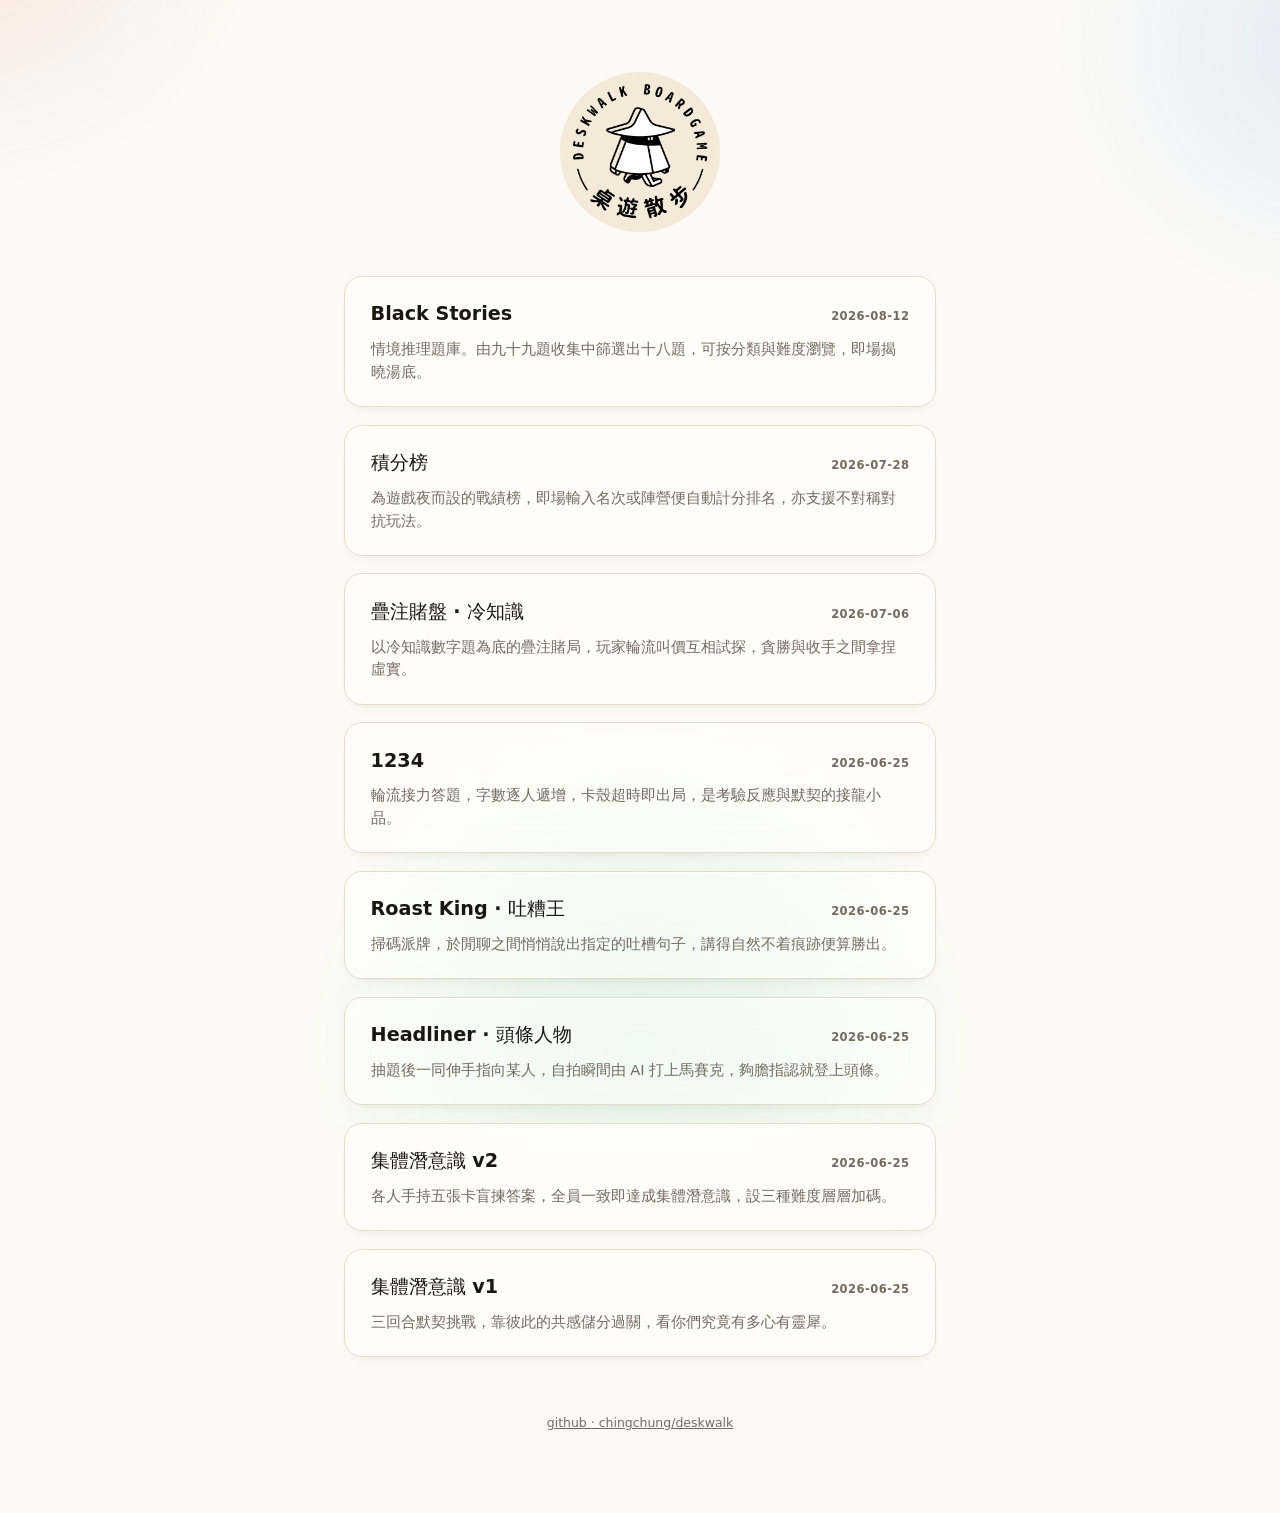
==== index.html @ fef0ca0f "Rename to Black Stories; strip the page to the puzzles - Title, heading and index entry become Black" ====
<!doctype html>
<html lang="zh-Hant">
  <head>
    <meta charset="utf-8" />
    <meta name="viewport" content="width=device-width, initial-scale=1, viewport-fit=cover" />
    <title>deskwalk · 桌遊原型實驗</title>
    <link rel="stylesheet" href="brand.css" />
    <style>
      main {
        max-width: 640px;
        margin: 0 auto;
        padding: 4.5rem 1.5rem 5rem;
      }
      /* index: flat paper, no grid pattern */
      body { background-image: none; }
      header {
        margin-bottom: 2.75rem;
        text-align: center;
      }
      .logo {
        display: block;
        width: 160px;
        height: auto;
        margin: 0 auto;
      }
      header p {
        color: var(--ink-soft);
        margin: 0;
        font-size: 0.95rem;
      }
      .proto {
        position: relative;
        display: block;
        background: var(--card);
        -webkit-backdrop-filter: var(--glass-blur);
        backdrop-filter: var(--glass-blur);
        border: 1px solid var(--line);
        border-radius: var(--radius);
        box-shadow:
          0 6px 16px -12px rgba(26, 23, 18, 0.20),
          inset 0 1px 0 var(--glass-rim);
        padding: 1.4rem 1.6rem;
        margin-bottom: 1.1rem;
        text-decoration: none;
        color: inherit;
        transition: transform 0.18s ease, box-shadow 0.18s ease, border-color 0.18s ease;
      }
      .proto:hover {
        transform: translateY(-2px);
        border-color: color-mix(in srgb, var(--accent) 35%, var(--line));
        box-shadow:
          0 12px 24px -16px rgba(26, 23, 18, 0.22),
          inset 0 1px 0 var(--glass-rim);
      }
      .proto-head {
        display: flex;
        align-items: baseline;
        justify-content: space-between;
        gap: 0.75rem;
        margin-bottom: 0.5rem;
      }
      .proto h2 {
        margin: 0;
        font-size: 1.2rem;
        font-weight: 800;
        color: var(--ink);
      }
      .proto .meta {
        flex: none;
        color: var(--ink-soft);
        font-size: 0.72rem;
        font-weight: 700;
        letter-spacing: 0.04em;
        font-variant-numeric: tabular-nums;
      }
      .proto .concept {
        margin: 0;
        color: var(--ink-soft);
        font-size: 0.92rem;
        line-height: 1.55;
      }
      .proto .tag {
        position: absolute;
        top: -10px;
        left: 1.4rem;
        background: var(--accent);
        color: #fff;
        font-size: 0.66rem;
        font-weight: 800;
        letter-spacing: 0.12em;
        padding: 3px 9px;
        border-radius: var(--pill);
      }
      footer {
        margin-top: 3.5rem;
        color: var(--ink-soft);
        font-size: 0.78rem;
        text-align: center;
      }
      footer a { color: var(--ink-soft); }
    </style>
  </head>
  <body>
    <main>
      <header>
        <img class="logo" src="[data-uri]" alt="deskwalk 桌遊散步 boardgame" width="160" height="160" />
      </header>

      <a class="proto" href="tailstory.html">
        <div class="proto-head">
          <h2>Black Stories</h2>
          <span class="meta">2026-08-12</span>
        </div>
        <p class="concept">情境推理題庫。由九十九題收集中篩選出十八題，可按分類與難度瀏覽，即場揭曉湯底。</p>
      </a>
      <a class="proto" href="leaderboard.html">
        <div class="proto-head">
          <h2>積分榜</h2>
          <span class="meta">2026-07-28</span>
        </div>
        <p class="concept">為遊戲夜而設的戰績榜，即場輸入名次或陣營便自動計分排名，亦支援不對稱對抗玩法。</p>
      </a>

      <a class="proto" href="overbid.html">
        <div class="proto-head">
          <h2>疊注賭盤 · 冷知識</h2>
          <span class="meta">2026-07-06</span>
        </div>
        <p class="concept">以冷知識數字題為底的疊注賭局，玩家輪流叫價互相試探，貪勝與收手之間拿捏虛實。</p>
      </a>

      <a class="proto" href="1234.html">
        <div class="proto-head">
          <h2>1234</h2>
          <span class="meta">2026-06-25</span>
        </div>
        <p class="concept">輪流接力答題，字數逐人遞增，卡殼超時即出局，是考驗反應與默契的接龍小品。</p>
      </a>

      <a class="proto" href="roastking.html">
        <div class="proto-head">
          <h2>Roast King · 吐糟王</h2>
          <span class="meta">2026-06-25</span>
        </div>
        <p class="concept">掃碼派牌，於閒聊之間悄悄說出指定的吐槽句子，講得自然不着痕跡便算勝出。</p>
      </a>

      <a class="proto" href="headliner.html">
        <div class="proto-head">
          <h2>Headliner · 頭條人物</h2>
          <span class="meta">2026-06-25</span>
        </div>
        <p class="concept">抽題後一同伸手指向某人，自拍瞬間由 AI 打上馬賽克，夠膽指認就登上頭條。</p>
      </a>

      <a class="proto" href="collective2.html">
        <div class="proto-head">
          <h2>集體潛意識 v2</h2>
          <span class="meta">2026-06-25</span>
        </div>
        <p class="concept">各人手持五張卡盲揀答案，全員一致即達成集體潛意識，設三種難度層層加碼。</p>
      </a>

      <a class="proto" href="collective.html">
        <div class="proto-head">
          <h2>集體潛意識 v1</h2>
          <span class="meta">2026-06-25</span>
        </div>
        <p class="concept">三回合默契挑戰，靠彼此的共感儲分過關，看你們究竟有多心有靈犀。</p>
      </a>

      <footer>
        <a href="https://github.com/chingchung/deskwalk">github · chingchung/deskwalk</a>
      </footer>
    </main>
  </body>
</html>
---- brand.css ----
/* ============================================================
   deskwalk — brand system
   桌遊原型系列共用設計基底。所有原型 import 此檔取得一致的
   紙感底色、墨色字、單一品牌色與基本元件樣式。
   設計語言：暖紙格底 + Apple「液態玻璃」面材 + 單一暖橘品牌色。
   面材全部用半透明霜面玻璃：背景模糊 + 高光鑲邊 + 軟陰影。輕、柔、夠玩味。
   ============================================================ */

:root {
  /* ---- paper & ink ---- */
  --paper: #FBFAF6;   /* warm off-white desk surface */
  --grid: #ECE6DA;    /* faint graph-paper line */
  --ink: #1A1712;     /* warm near-black text */
  --ink-soft: #736B5F;/* secondary text */

  /* ---- single brand accent ---- */
  --accent: #F0522E;       /* deskwalk vermilion */
  --accent-deep: #C53F1F;  /* pressed / button base shadow */
  --accent-soft: #FCEBE2;  /* tint fill */

  /* ---- shared status colors ---- */
  --good: #1F9D6B;
  --bad: #E23A57;
  --hl: #FFE15A;

  /* ---- liquid glass material ----
     --card / --line keep their old names so every prototype that builds
     surfaces from them turns to glass automatically. */
  --card: rgba(255, 255, 255, 0.55);        /* frosted glass face */
  --card-strong: rgba(255, 255, 255, 0.70); /* denser glass (small controls) */
  --card-ink: linear-gradient(180deg, rgba(46, 42, 35, 0.90), rgba(26, 23, 18, 0.92)); /* dark glass */
  /* light warm hairline — also doubles as the soft fill/stroke for tracks,
     pips & deck faces in the prototypes, so it stays light (not transparent). */
  --line: #E3DBCB;
  --glass-rim: rgba(255, 255, 255, 0.72);   /* bright specular rim (via inset highlight) */
  /* the blur lives in a token so a single backdrop-filter line glassifies any surface */
  --glass-blur: blur(20px) saturate(1.7);
  --glass-blur-sm: blur(13px) saturate(1.6);

  /* ---- shape & depth ---- */
  --radius: 18px;
  --radius-sm: 12px;
  --pill: 999px;
  /* glass shadow = soft drop + bright inset top rim + faint inset bottom edge */
  --shadow:
    0 14px 34px -18px rgba(26, 23, 18, 0.28),
    0 2px 6px -3px rgba(26, 23, 18, 0.06),
    inset 0 1px 0 var(--glass-rim),
    inset 0 -1px 0 rgba(26, 23, 18, 0.04);
  --shadow-pop:
    0 12px 26px -10px rgba(240, 82, 46, 0.55),
    inset 0 1px 0 rgba(255, 255, 255, 0.45),
    inset 0 -2px 5px rgba(197, 63, 31, 0.35);
  --shadow-press:
    0 6px 14px -8px rgba(240, 82, 46, 0.55),
    inset 0 1px 0 rgba(255, 255, 255, 0.30);

  /* ---- type ---- */
  --sans: "Helvetica Neue", -apple-system, BlinkMacSystemFont, "PingFang HK",
    "PingFang TC", "Noto Sans HK", "Noto Sans TC", "Microsoft JhengHei",
    "Heiti TC", system-ui, sans-serif;

  font-synthesis-weight: none;
}

* { box-sizing: border-box; }

html, body { min-height: 100%; }

body {
  margin: 0;
  background-color: var(--paper);
  /* warm graph-paper grid stays the signature底紋 */
  background-image:
    linear-gradient(var(--grid) 1px, transparent 1px),
    linear-gradient(90deg, var(--grid) 1px, transparent 1px);
  background-size: 27px 27px;
  color: var(--ink);
  font-family: var(--sans);
  font-size: 16px;
  line-height: 1.6;
  -webkit-tap-highlight-color: transparent;
  -webkit-text-size-adjust: 100%;
  text-size-adjust: 100%;
}

/* faint drifting colour glows behind the glass — gives the frost something
   to refract & tint. Sits above the body grid, behind all page content. */
body::before {
  content: "";
  position: fixed;
  inset: -25%;
  z-index: -1;
  pointer-events: none;
  background:
    radial-gradient(38vw 36vw at 15% 10%, rgba(240, 82, 46, 0.13), transparent 60%),
    radial-gradient(36vw 34vw at 86% 20%, rgba(30, 100, 255, 0.10), transparent 60%),
    radial-gradient(42vw 40vw at 50% 94%, rgba(31, 176, 122, 0.11), transparent 62%);
  filter: blur(6px);
  animation: dwAmbient 28s ease-in-out infinite alternate;
}
@keyframes dwAmbient {
  from { transform: translate3d(0, 0, 0) scale(1); }
  to   { transform: translate3d(2.5%, -2%, 0) scale(1.08); }
}

button { font-family: inherit; cursor: pointer; }

/* shared glass helpers — any prototype can apply these directly */
.dw-glass {
  background: var(--card);
  -webkit-backdrop-filter: var(--glass-blur);
  backdrop-filter: var(--glass-blur);
  border: 1px solid var(--line);
  box-shadow: var(--shadow);
}

/* ------------------------------------------------------------
   deskwalk series mark — small wordmark in the corner of every
   prototype, linking home. Establishes "part of the series".
   ------------------------------------------------------------ */
.dw-mark {
  position: fixed;
  top: max(0.7rem, env(safe-area-inset-top));
  left: max(0.85rem, env(safe-area-inset-left));
  z-index: 90;
  display: inline-flex;
  align-items: center;
  gap: 0.4em;
  padding: 6px 12px 6px 10px;
  border: 1px solid var(--line);
  border-radius: var(--pill);
  background: var(--card);
  -webkit-backdrop-filter: var(--glass-blur-sm);
  backdrop-filter: var(--glass-blur-sm);
  box-shadow:
    0 6px 16px -8px rgba(26, 23, 18, 0.30),
    inset 0 1px 0 var(--glass-rim);
  color: var(--ink);
  font-size: 12px;
  font-weight: 800;
  letter-spacing: 0.04em;
  text-decoration: none;
  line-height: 1;
  transition: border-color 0.18s, color 0.18s, box-shadow 0.18s;
}
.dw-mark::before {
  content: "";
  width: 8px;
  height: 8px;
  border-radius: 3px;
  background: var(--accent);
}
.dw-mark:hover { border-color: var(--accent); color: var(--accent); }
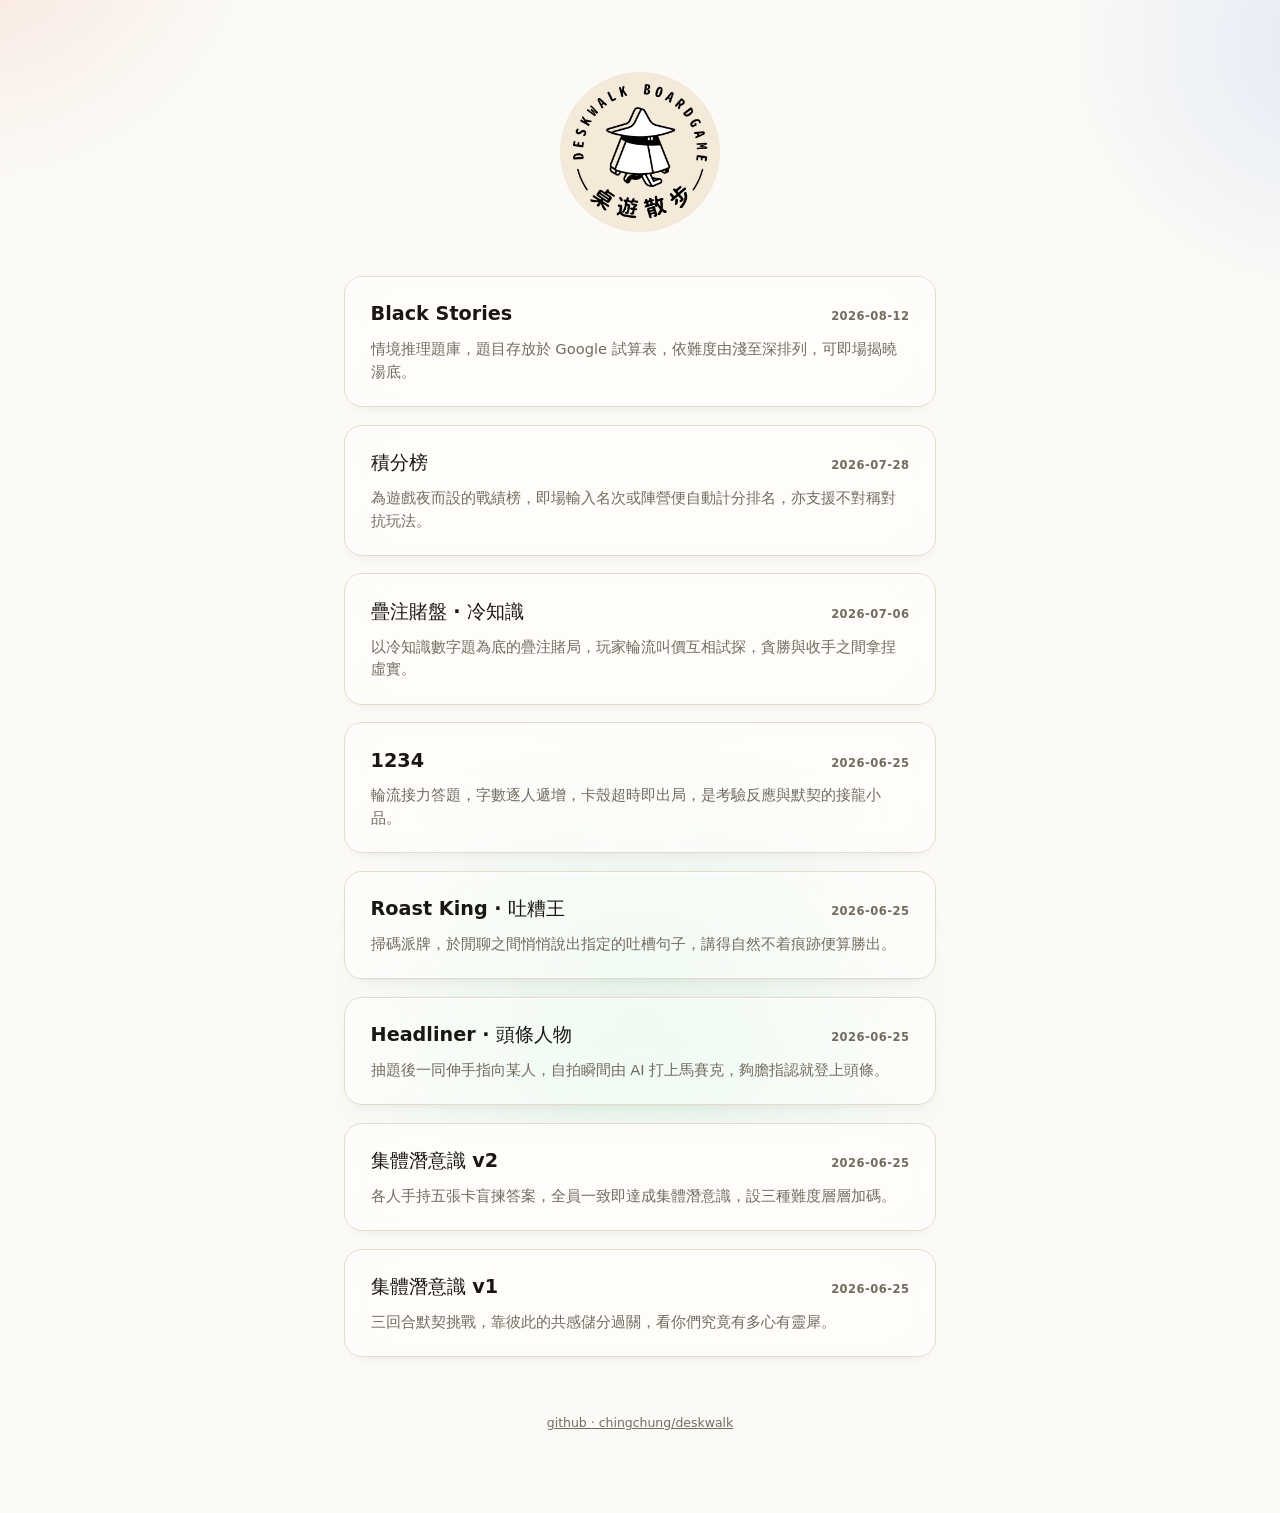
==== commit aebe5ad2: "Move the Black Stories bank to a Google Sheet Puzzles now live in a spreadsheet, so new ones can be " ====
--- a/index.html
+++ b/index.html
@@ -111,7 +111,7 @@
           <h2>Black Stories</h2>
           <span class="meta">2026-08-12</span>
         </div>
-        <p class="concept">情境推理題庫。由九十九題收集中篩選出十八題，可按分類與難度瀏覽，即場揭曉湯底。</p>
+        <p class="concept">情境推理題庫，題目存放於 Google 試算表，依難度由淺至深排列，可即場揭曉湯底。</p>
       </a>
       <a class="proto" href="leaderboard.html">
         <div class="proto-head">
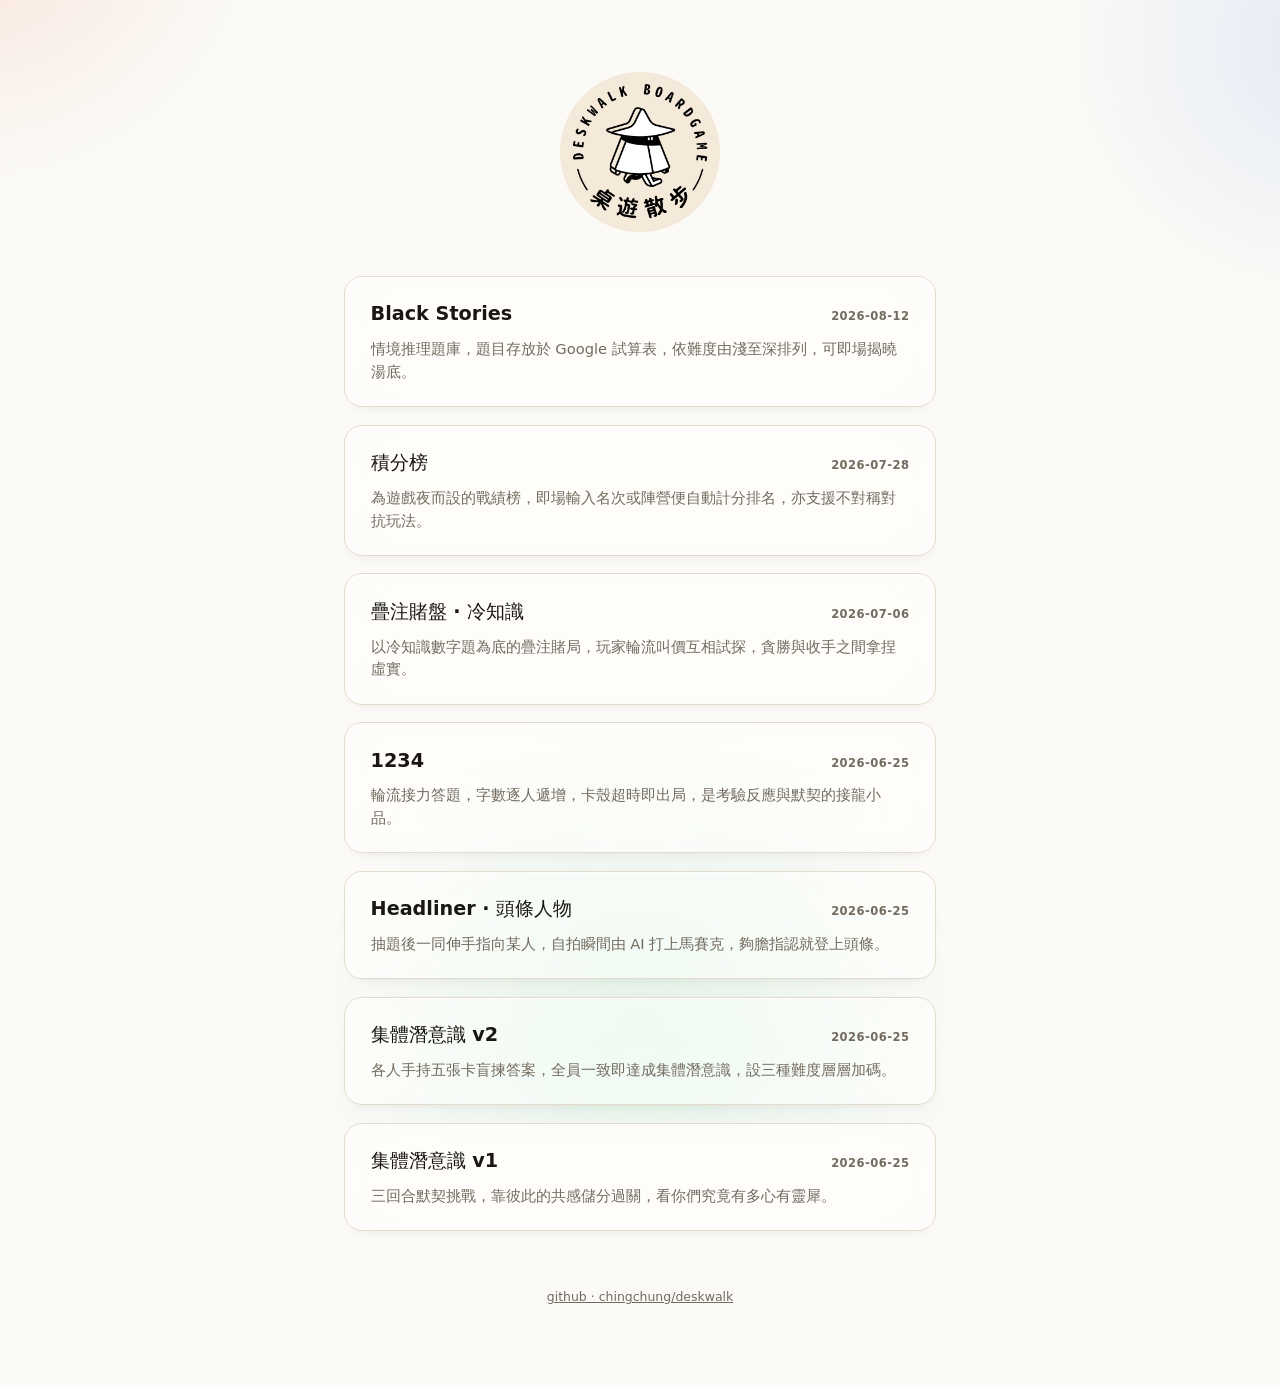
==== commit 2f6f377f: "Remove Roast King · 吐糟王 prototype Co-Authored-By: Claude Fable 5 <noreply@anthropic.com>" ====
--- a/index.html
+++ b/index.html
@@ -137,14 +137,6 @@
         <p class="concept">輪流接力答題，字數逐人遞增，卡殼超時即出局，是考驗反應與默契的接龍小品。</p>
       </a>
 
-      <a class="proto" href="roastking.html">
-        <div class="proto-head">
-          <h2>Roast King · 吐糟王</h2>
-          <span class="meta">2026-06-25</span>
-        </div>
-        <p class="concept">掃碼派牌，於閒聊之間悄悄說出指定的吐槽句子，講得自然不着痕跡便算勝出。</p>
-      </a>
-
       <a class="proto" href="headliner.html">
         <div class="proto-head">
           <h2>Headliner · 頭條人物</h2>
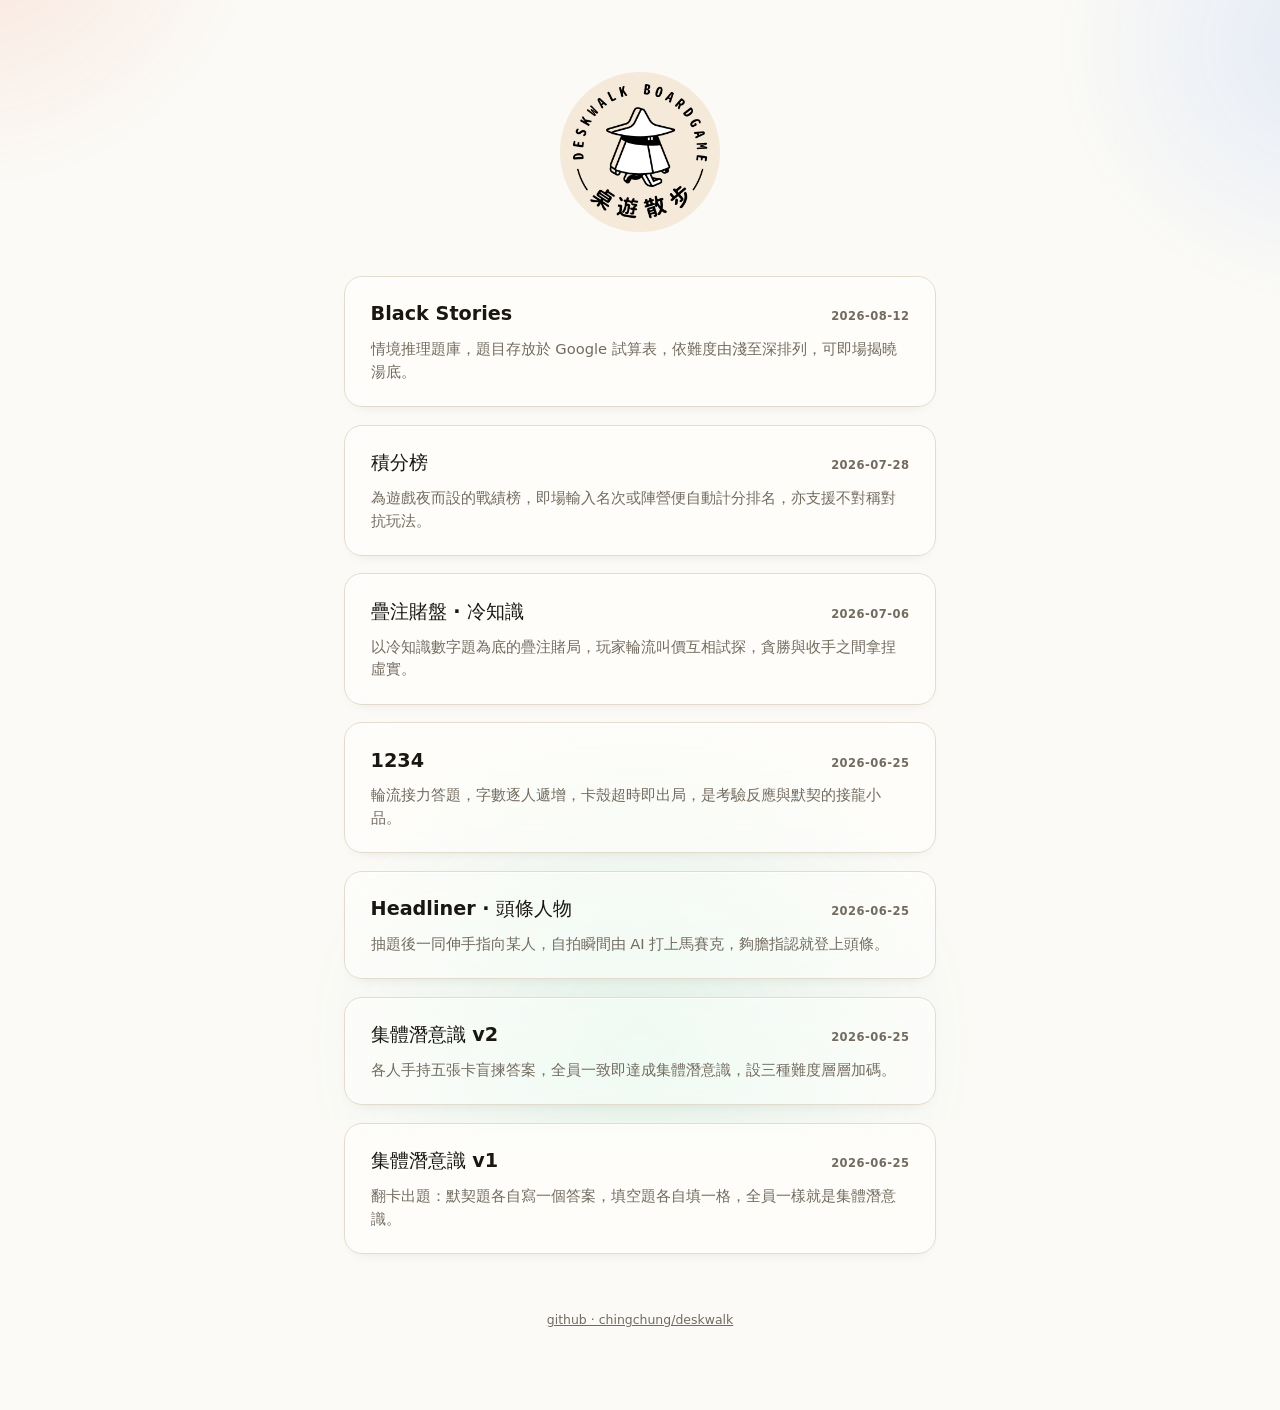
==== commit 4b2031fc: "Rebuild 集體潛意識 v1 as a swipeable question deck Strip the three-stage ritual (共感 counter, progress dot" ====
--- a/index.html
+++ b/index.html
@@ -158,7 +158,7 @@
           <h2>集體潛意識 v1</h2>
           <span class="meta">2026-06-25</span>
         </div>
-        <p class="concept">三回合默契挑戰，靠彼此的共感儲分過關，看你們究竟有多心有靈犀。</p>
+        <p class="concept">翻卡出題：默契題各自寫一個答案，填空題各自填一格，全員一樣就是集體潛意識。</p>
       </a>
 
       <footer>
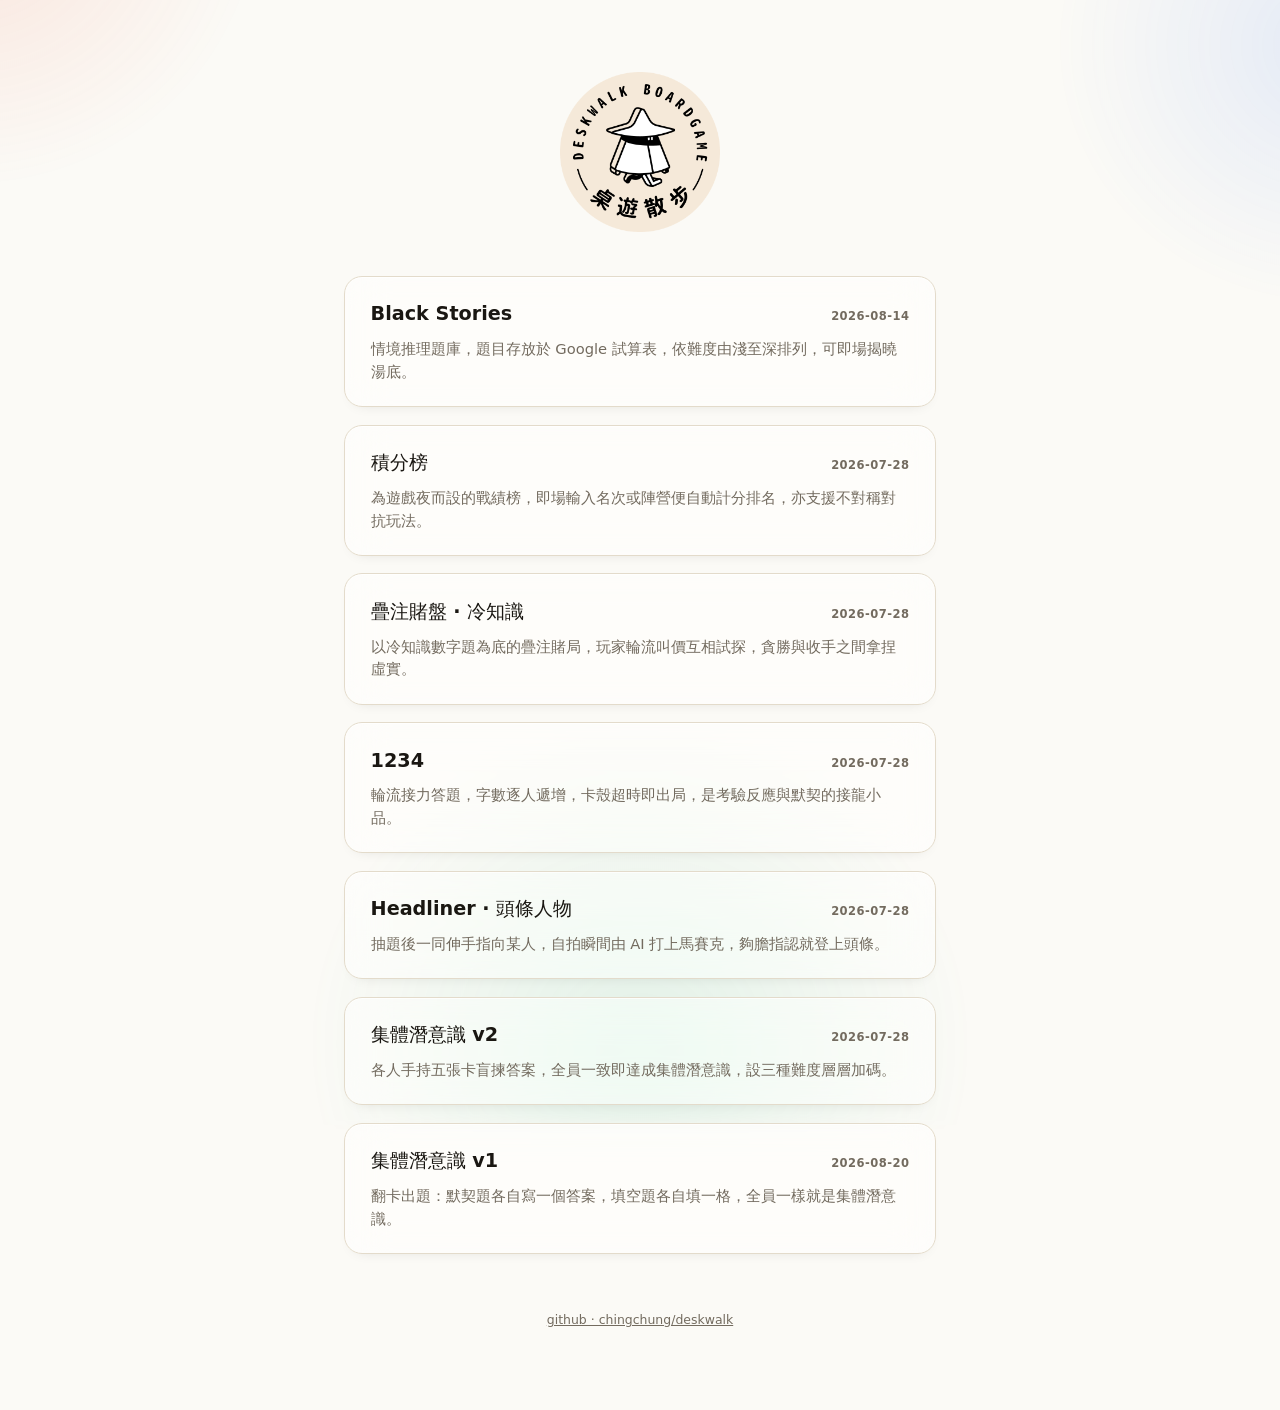
==== commit a7f91791: "Sync index date stamps with each prototype's last commit date Co-Authored-By: Claude Fable 5 <norepl" ====
--- a/index.html
+++ b/index.html
@@ -109,7 +109,7 @@
       <a class="proto" href="tailstory.html">
         <div class="proto-head">
           <h2>Black Stories</h2>
-          <span class="meta">2026-08-12</span>
+          <span class="meta">2026-08-14</span>
         </div>
         <p class="concept">情境推理題庫，題目存放於 Google 試算表，依難度由淺至深排列，可即場揭曉湯底。</p>
       </a>
@@ -124,7 +124,7 @@
       <a class="proto" href="overbid.html">
         <div class="proto-head">
           <h2>疊注賭盤 · 冷知識</h2>
-          <span class="meta">2026-07-06</span>
+          <span class="meta">2026-07-28</span>
         </div>
         <p class="concept">以冷知識數字題為底的疊注賭局，玩家輪流叫價互相試探，貪勝與收手之間拿捏虛實。</p>
       </a>
@@ -132,7 +132,7 @@
       <a class="proto" href="1234.html">
         <div class="proto-head">
           <h2>1234</h2>
-          <span class="meta">2026-06-25</span>
+          <span class="meta">2026-07-28</span>
         </div>
         <p class="concept">輪流接力答題，字數逐人遞增，卡殼超時即出局，是考驗反應與默契的接龍小品。</p>
       </a>
@@ -140,7 +140,7 @@
       <a class="proto" href="headliner.html">
         <div class="proto-head">
           <h2>Headliner · 頭條人物</h2>
-          <span class="meta">2026-06-25</span>
+          <span class="meta">2026-07-28</span>
         </div>
         <p class="concept">抽題後一同伸手指向某人，自拍瞬間由 AI 打上馬賽克，夠膽指認就登上頭條。</p>
       </a>
@@ -148,7 +148,7 @@
       <a class="proto" href="collective2.html">
         <div class="proto-head">
           <h2>集體潛意識 v2</h2>
-          <span class="meta">2026-06-25</span>
+          <span class="meta">2026-07-28</span>
         </div>
         <p class="concept">各人手持五張卡盲揀答案，全員一致即達成集體潛意識，設三種難度層層加碼。</p>
       </a>
@@ -156,7 +156,7 @@
       <a class="proto" href="collective.html">
         <div class="proto-head">
           <h2>集體潛意識 v1</h2>
-          <span class="meta">2026-06-25</span>
+          <span class="meta">2026-08-20</span>
         </div>
         <p class="concept">翻卡出題：默契題各自寫一個答案，填空題各自填一格，全員一樣就是集體潛意識。</p>
       </a>
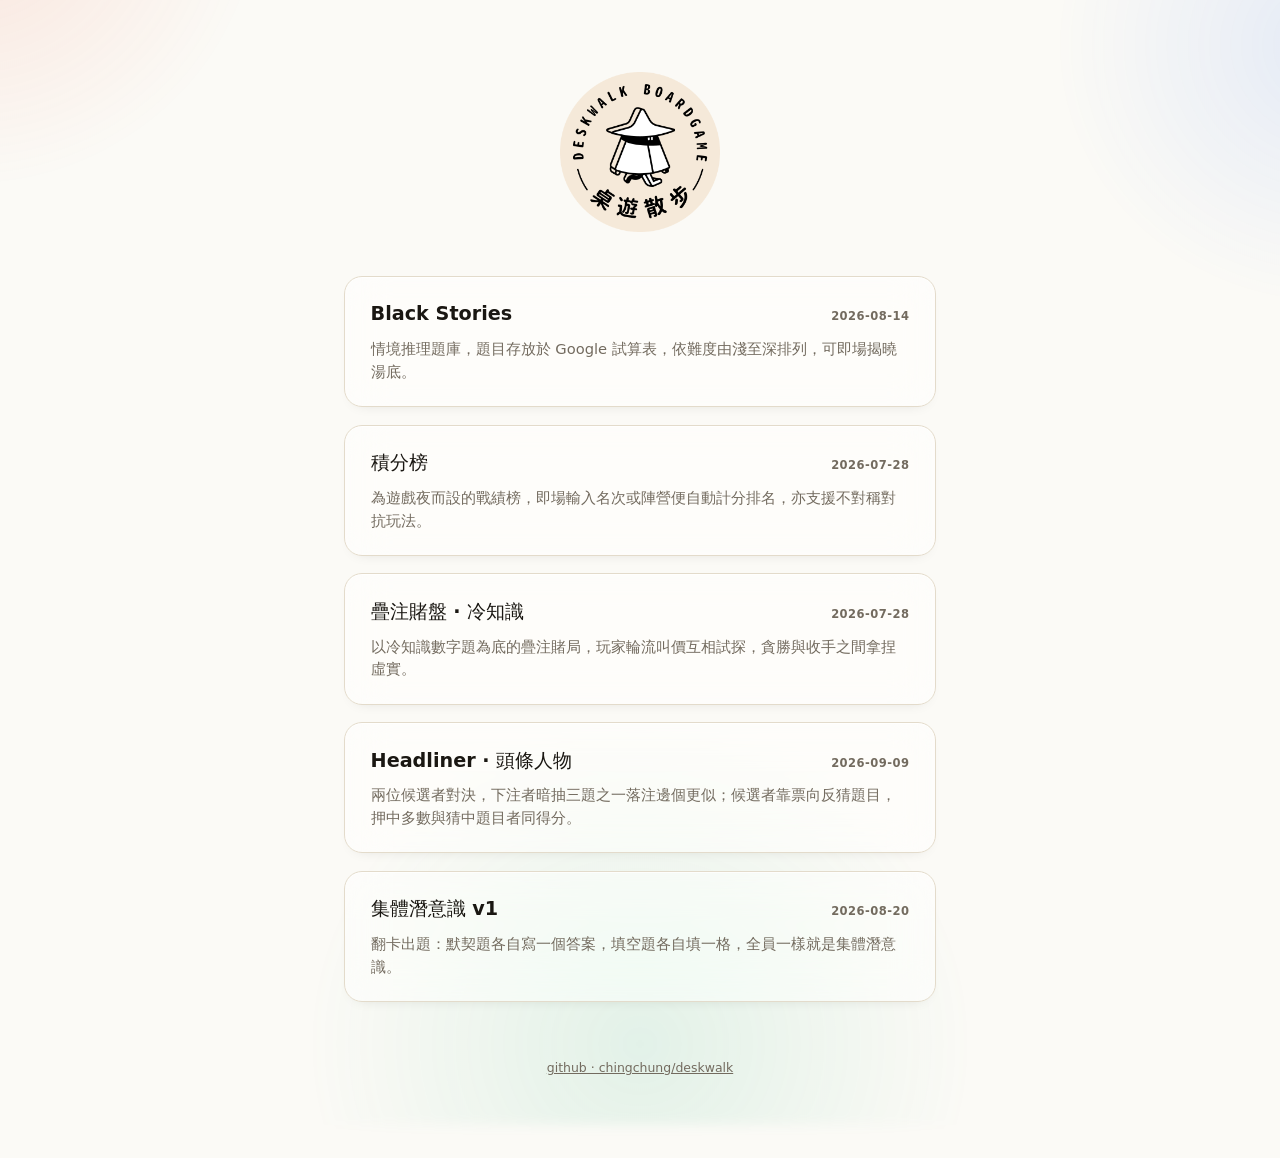
==== commit c0b35aff: "Remove the 1234 and 集體潛意識 v2 prototypes Delete both standalone pages, drop their cards from the inde" ====
--- a/index.html
+++ b/index.html
@@ -129,28 +129,12 @@
         <p class="concept">以冷知識數字題為底的疊注賭局，玩家輪流叫價互相試探，貪勝與收手之間拿捏虛實。</p>
       </a>
 
-      <a class="proto" href="1234.html">
-        <div class="proto-head">
-          <h2>1234</h2>
-          <span class="meta">2026-07-28</span>
-        </div>
-        <p class="concept">輪流接力答題，字數逐人遞增，卡殼超時即出局，是考驗反應與默契的接龍小品。</p>
-      </a>
-
       <a class="proto" href="headliner.html">
         <div class="proto-head">
           <h2>Headliner · 頭條人物</h2>
-          <span class="meta">2026-07-28</span>
+          <span class="meta">2026-09-09</span>
         </div>
-        <p class="concept">抽題後一同伸手指向某人，自拍瞬間由 AI 打上馬賽克，夠膽指認就登上頭條。</p>
-      </a>
-
-      <a class="proto" href="collective2.html">
-        <div class="proto-head">
-          <h2>集體潛意識 v2</h2>
-          <span class="meta">2026-07-28</span>
-        </div>
-        <p class="concept">各人手持五張卡盲揀答案，全員一致即達成集體潛意識，設三種難度層層加碼。</p>
+        <p class="concept">兩位候選者對決，下注者暗抽三題之一落注邊個更似；候選者靠票向反猜題目，押中多數與猜中題目者同得分。</p>
       </a>
 
       <a class="proto" href="collective.html">
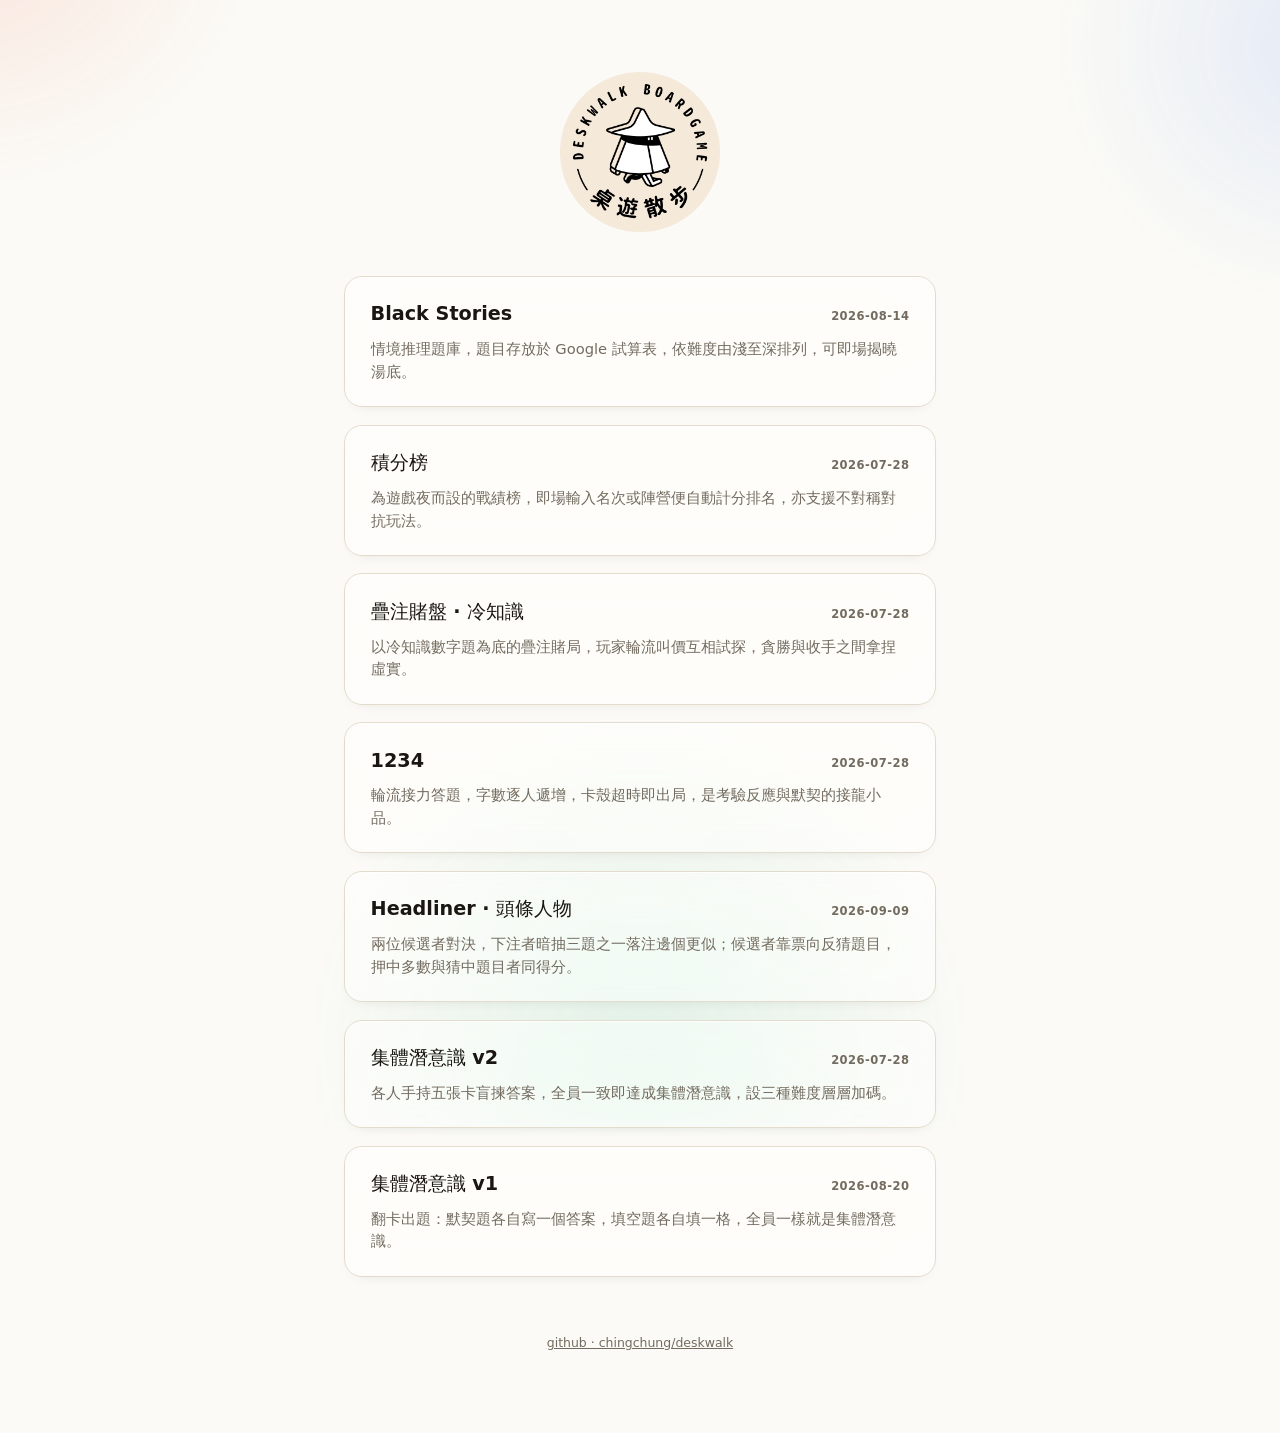
==== commit f8b9cf01: "Rework Headliner into candidate-vs-candidate blind-topic betting Drop the camera / face-detection ca" ====
--- a/index.html
+++ b/index.html
@@ -129,12 +129,28 @@
         <p class="concept">以冷知識數字題為底的疊注賭局，玩家輪流叫價互相試探，貪勝與收手之間拿捏虛實。</p>
       </a>
 
+      <a class="proto" href="1234.html">
+        <div class="proto-head">
+          <h2>1234</h2>
+          <span class="meta">2026-07-28</span>
+        </div>
+        <p class="concept">輪流接力答題，字數逐人遞增，卡殼超時即出局，是考驗反應與默契的接龍小品。</p>
+      </a>
+
       <a class="proto" href="headliner.html">
         <div class="proto-head">
           <h2>Headliner · 頭條人物</h2>
           <span class="meta">2026-09-09</span>
         </div>
         <p class="concept">兩位候選者對決，下注者暗抽三題之一落注邊個更似；候選者靠票向反猜題目，押中多數與猜中題目者同得分。</p>
+      </a>
+
+      <a class="proto" href="collective2.html">
+        <div class="proto-head">
+          <h2>集體潛意識 v2</h2>
+          <span class="meta">2026-07-28</span>
+        </div>
+        <p class="concept">各人手持五張卡盲揀答案，全員一致即達成集體潛意識，設三種難度層層加碼。</p>
       </a>
 
       <a class="proto" href="collective.html">
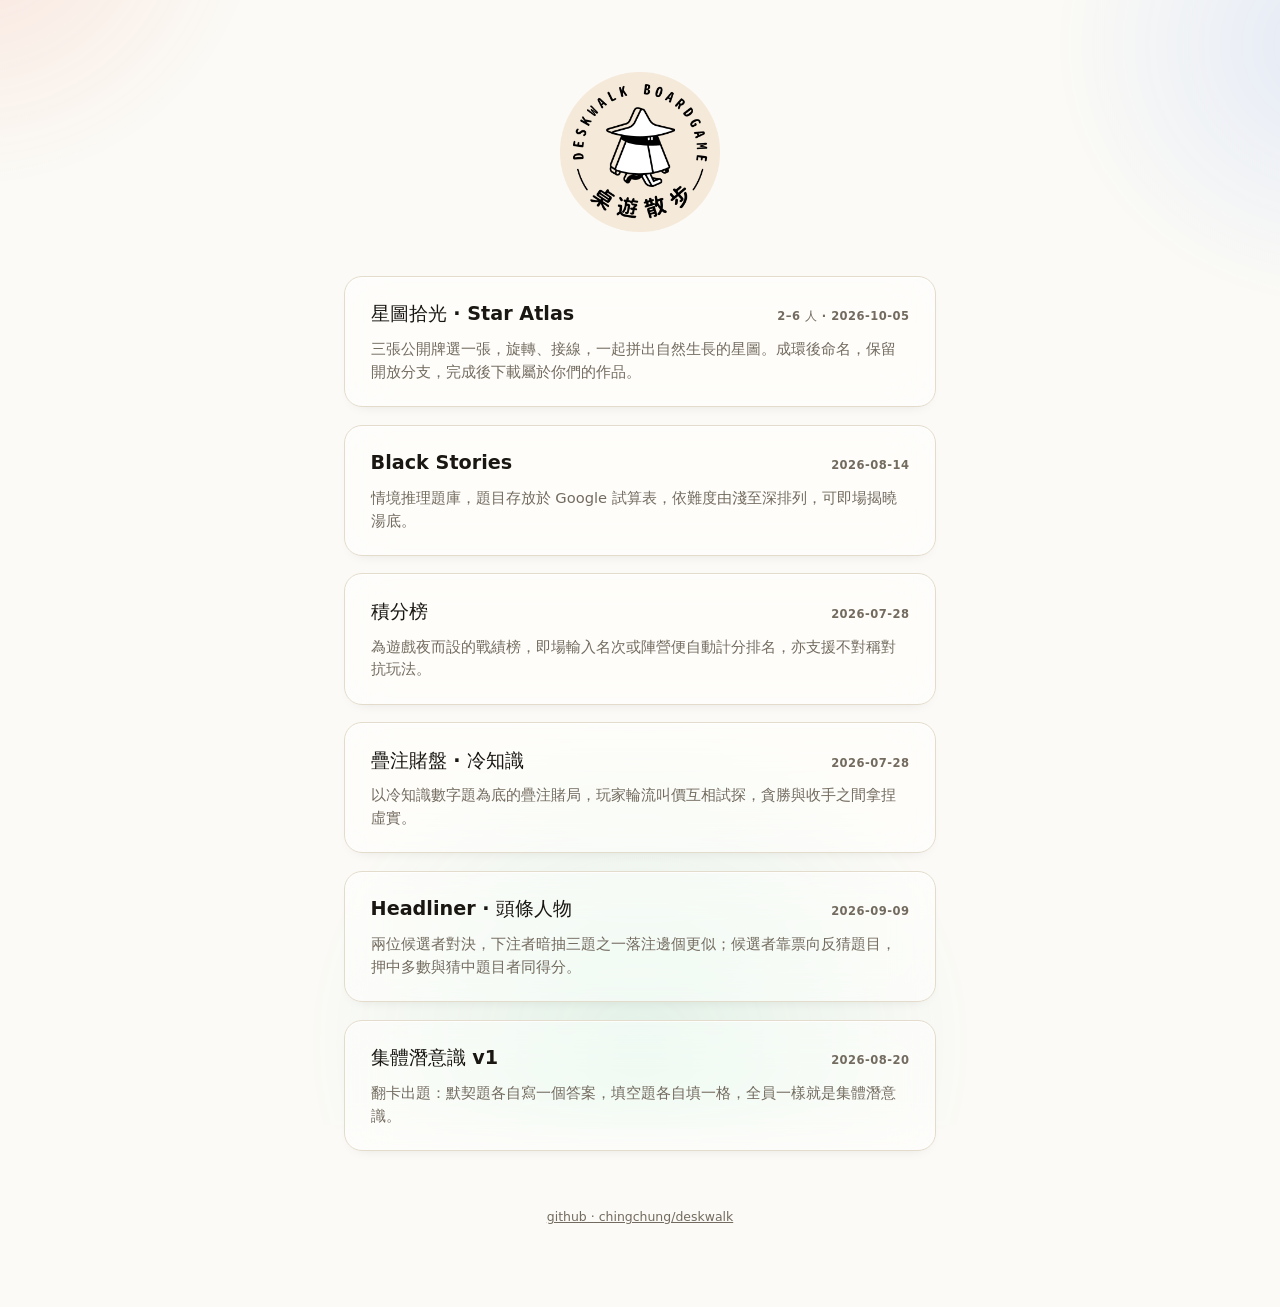
==== commit c6417a06: "Add Star Atlas assembly prototype and printable star maps" ====
--- a/index.html
+++ b/index.html
@@ -106,6 +106,14 @@
         <img class="logo" src="[data-uri]" alt="deskwalk 桌遊散步 boardgame" width="160" height="160" />
       </header>
 
+      <a class="proto" href="star-atlas.html">
+        <div class="proto-head">
+          <h2>星圖拾光 · Star Atlas</h2>
+          <span class="meta">2–6 人 · 2026-10-05</span>
+        </div>
+        <p class="concept">三張公開牌選一張，旋轉、接線，一起拼出自然生長的星圖。成環後命名，保留開放分支，完成後下載屬於你們的作品。</p>
+      </a>
+
       <a class="proto" href="tailstory.html">
         <div class="proto-head">
           <h2>Black Stories</h2>
@@ -129,28 +137,12 @@
         <p class="concept">以冷知識數字題為底的疊注賭局，玩家輪流叫價互相試探，貪勝與收手之間拿捏虛實。</p>
       </a>
 
-      <a class="proto" href="1234.html">
-        <div class="proto-head">
-          <h2>1234</h2>
-          <span class="meta">2026-07-28</span>
-        </div>
-        <p class="concept">輪流接力答題，字數逐人遞增，卡殼超時即出局，是考驗反應與默契的接龍小品。</p>
-      </a>
-
       <a class="proto" href="headliner.html">
         <div class="proto-head">
           <h2>Headliner · 頭條人物</h2>
           <span class="meta">2026-09-09</span>
         </div>
         <p class="concept">兩位候選者對決，下注者暗抽三題之一落注邊個更似；候選者靠票向反猜題目，押中多數與猜中題目者同得分。</p>
-      </a>
-
-      <a class="proto" href="collective2.html">
-        <div class="proto-head">
-          <h2>集體潛意識 v2</h2>
-          <span class="meta">2026-07-28</span>
-        </div>
-        <p class="concept">各人手持五張卡盲揀答案，全員一致即達成集體潛意識，設三種難度層層加碼。</p>
       </a>
 
       <a class="proto" href="collective.html">
